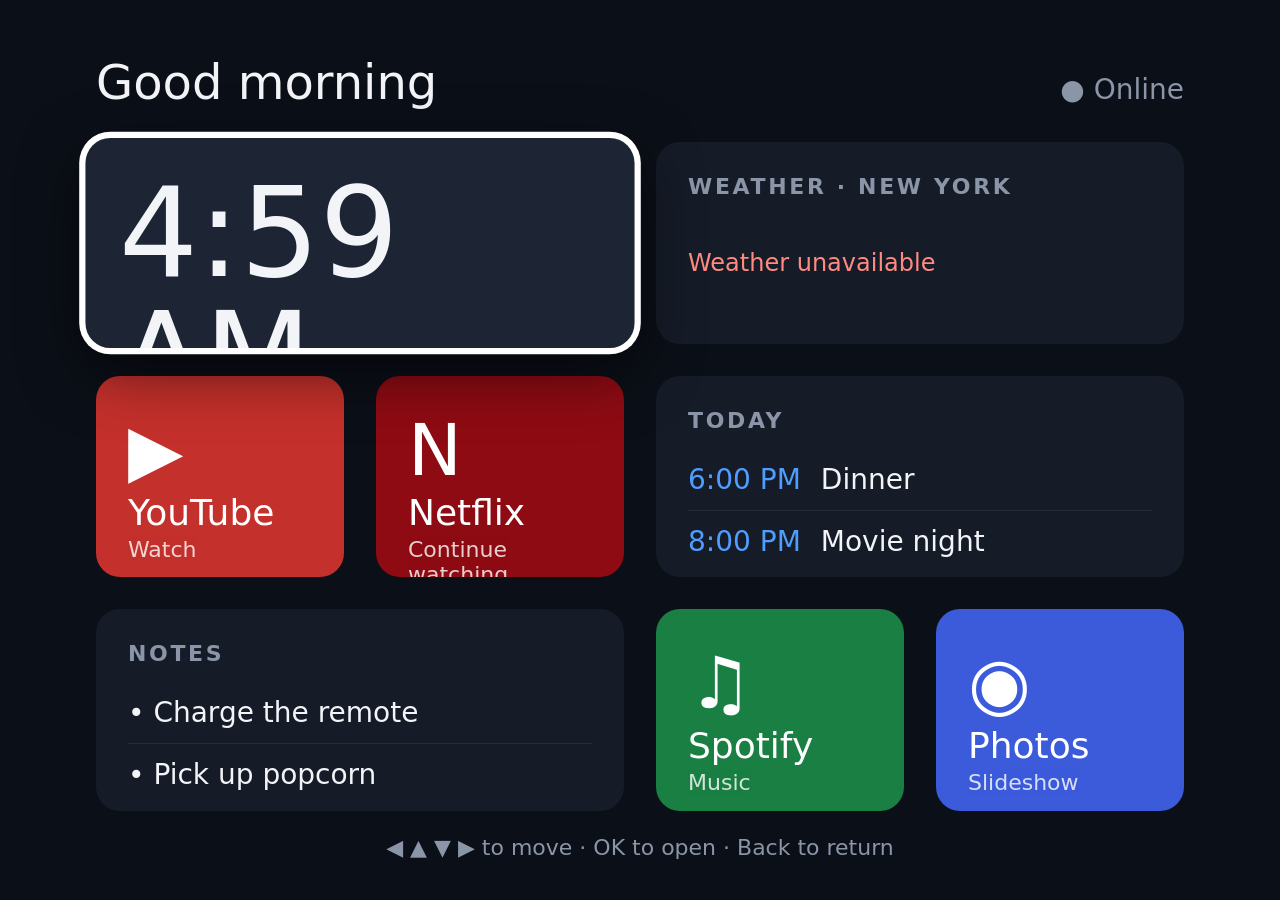
==== index.html @ 50cce320 "Add TV dashboard with configurable cards for Sony Bravia Static, no-build web dashboard laid out for" ====
<!doctype html>
<html lang="en">
<head>
  <meta charset="utf-8">
  <meta name="viewport" content="width=1920, initial-scale=1">
  <title>Living Room Dashboard</title>
  <link rel="stylesheet" href="css/dashboard.css">
</head>
<body>
  <header class="topbar">
    <div class="greeting" id="greeting">Hello</div>
    <div class="status" id="status"></div>
  </header>

  <main class="grid" id="grid">
    <!-- Cards are rendered from js/config.js -->
  </main>

  <footer class="hint">◀ ▲ ▼ ▶ to move · OK to open · Back to return</footer>

  <script src="js/config.js"></script>
  <script src="js/cards.js"></script>
  <script src="js/navigation.js"></script>
  <script src="js/app.js"></script>
</body>
</html>
---- css/dashboard.css ----
/* Designed for a 1920x1080 TV viewport; scales down for other sizes. */
:root {
  --bg: #0b0f17;
  --card: #151b27;
  --card-hi: #1d2535;
  --text: #f2f4f8;
  --muted: #8b95a8;
  --accent: #4f9dff;
  --focus: #ffffff;
  --radius: 24px;
  --gap: 32px;
}

* { box-sizing: border-box; }

html, body {
  margin: 0;
  height: 100%;
  background: var(--bg);
  color: var(--text);
  font-family: "Roboto", "Segoe UI", system-ui, sans-serif;
  overflow: hidden;
  cursor: none; /* no pointer on a TV */
}

body {
  display: flex;
  flex-direction: column;
  /* TV-safe area: keep content away from the bezel (~5% overscan) */
  padding: 54px 96px 40px;
}

.topbar {
  display: flex;
  justify-content: space-between;
  align-items: baseline;
  margin-bottom: var(--gap);
}
.greeting { font-size: 48px; font-weight: 500; }
.status   { font-size: 28px; color: var(--muted); }

.grid {
  flex: 1;
  display: grid;
  grid-template-columns: repeat(4, 1fr);
  grid-auto-rows: 1fr;
  gap: var(--gap);
  min-height: 0;
}

.card {
  position: relative;
  background: var(--card);
  border-radius: var(--radius);
  padding: 32px;
  display: flex;
  flex-direction: column;
  overflow: hidden;
  outline: none;
  transition: transform .15s ease, box-shadow .15s ease, background .15s ease;
}
.card.wide { grid-column: span 2; }
.card.tall { grid-row: span 2; }

.card:focus {
  background: var(--card-hi);
  transform: scale(1.04);
  box-shadow: 0 0 0 6px var(--focus), 0 20px 60px rgba(0, 0, 0, .6);
  z-index: 1;
}

.card-title {
  font-size: 22px;
  letter-spacing: .12em;
  text-transform: uppercase;
  color: var(--muted);
  margin: 0 0 16px;
}
.card-body { flex: 1; display: flex; flex-direction: column; min-height: 0; }

/* Clock */
.clock-time { font-size: 120px; font-weight: 300; line-height: 1; font-variant-numeric: tabular-nums; }
.clock-date { font-size: 32px; color: var(--muted); margin-top: 12px; }

/* Weather */
.weather-now { display: flex; align-items: center; gap: 24px; }
.weather-icon { font-size: 96px; line-height: 1; }
.weather-temp { font-size: 88px; font-weight: 300; }
.weather-desc { font-size: 28px; color: var(--muted); margin-top: 8px; }
.card-body.weather { flex-direction: row; align-items: center; gap: 40px; }
.weather-days { flex: 1; display: flex; justify-content: space-between; font-size: 28px; }
.weather-days div { text-align: center; line-height: 1.5; }
.weather-days span { display: block; color: var(--muted); font-size: 22px; }

/* App tile */
.card.app { justify-content: flex-end; color: #fff; }
.card.app .app-icon { font-size: 72px; margin-bottom: auto; }
.card.app .app-name { font-size: 36px; font-weight: 500; }
.card.app .app-sub  { font-size: 22px; opacity: .8; margin-top: 4px; }

/* Lists (agenda, notes) */
.list { list-style: none; margin: 0; padding: 0; font-size: 28px; }
.list li { padding: 14px 0; border-bottom: 1px solid #ffffff14; display: flex; gap: 20px; }
.list li:last-child { border-bottom: none; }
.list .when { color: var(--accent); min-width: 110px; font-variant-numeric: tabular-nums; }

.hint { margin-top: 24px; text-align: center; color: var(--muted); font-size: 22px; }

.error { color: #ff8a80; font-size: 24px; }
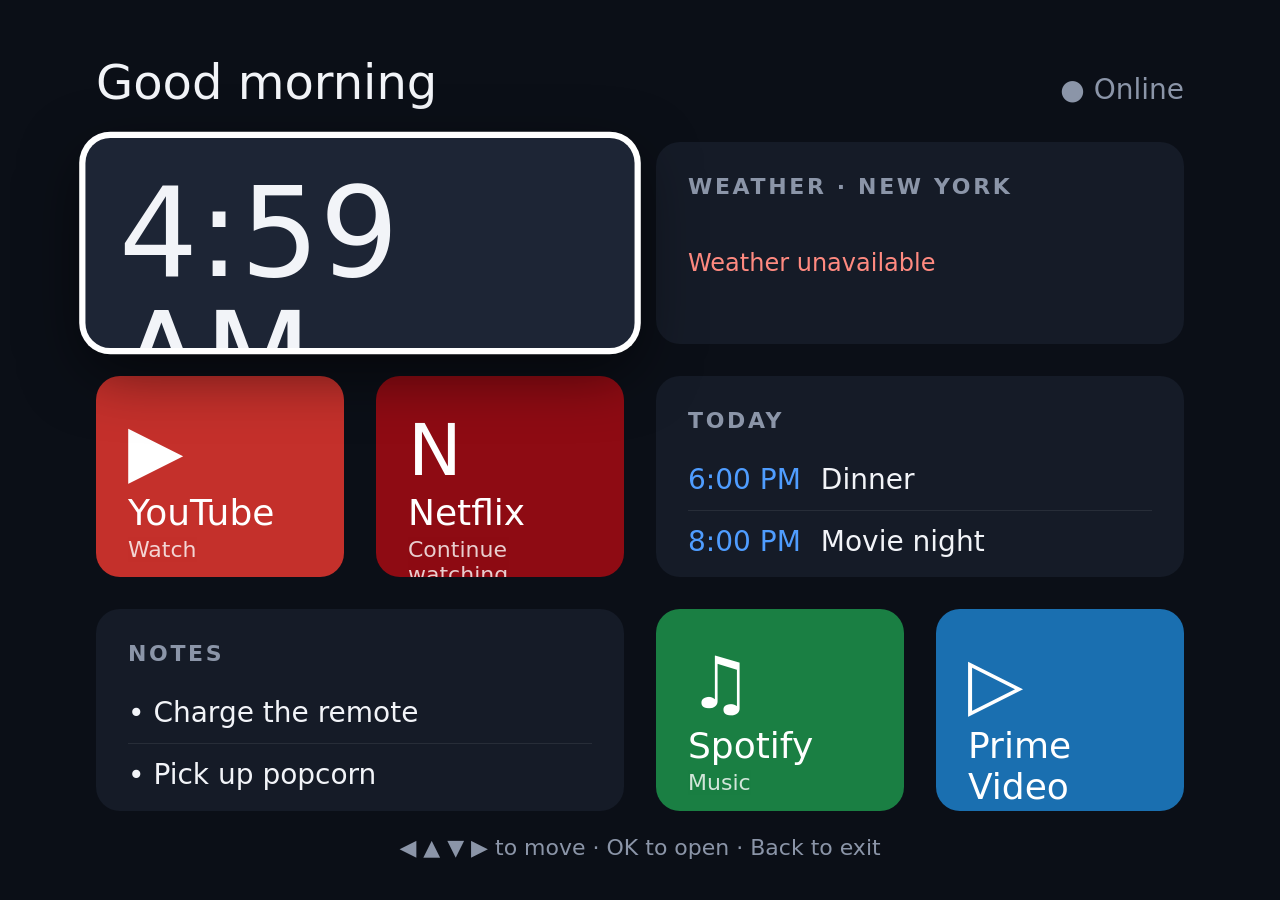
==== commit 2df5d2b6: "Add Android TV app with home-screen banner tile The dashboard now installs as an Android TV / Google" ====
--- a/index.html
+++ b/index.html
@@ -16,7 +16,7 @@
     <!-- Cards are rendered from js/config.js -->
   </main>
 
-  <footer class="hint">◀ ▲ ▼ ▶ to move · OK to open · Back to return</footer>
+  <footer class="hint">◀ ▲ ▼ ▶ to move · OK to open · Back to exit</footer>
 
   <script src="js/config.js"></script>
   <script src="js/cards.js"></script>
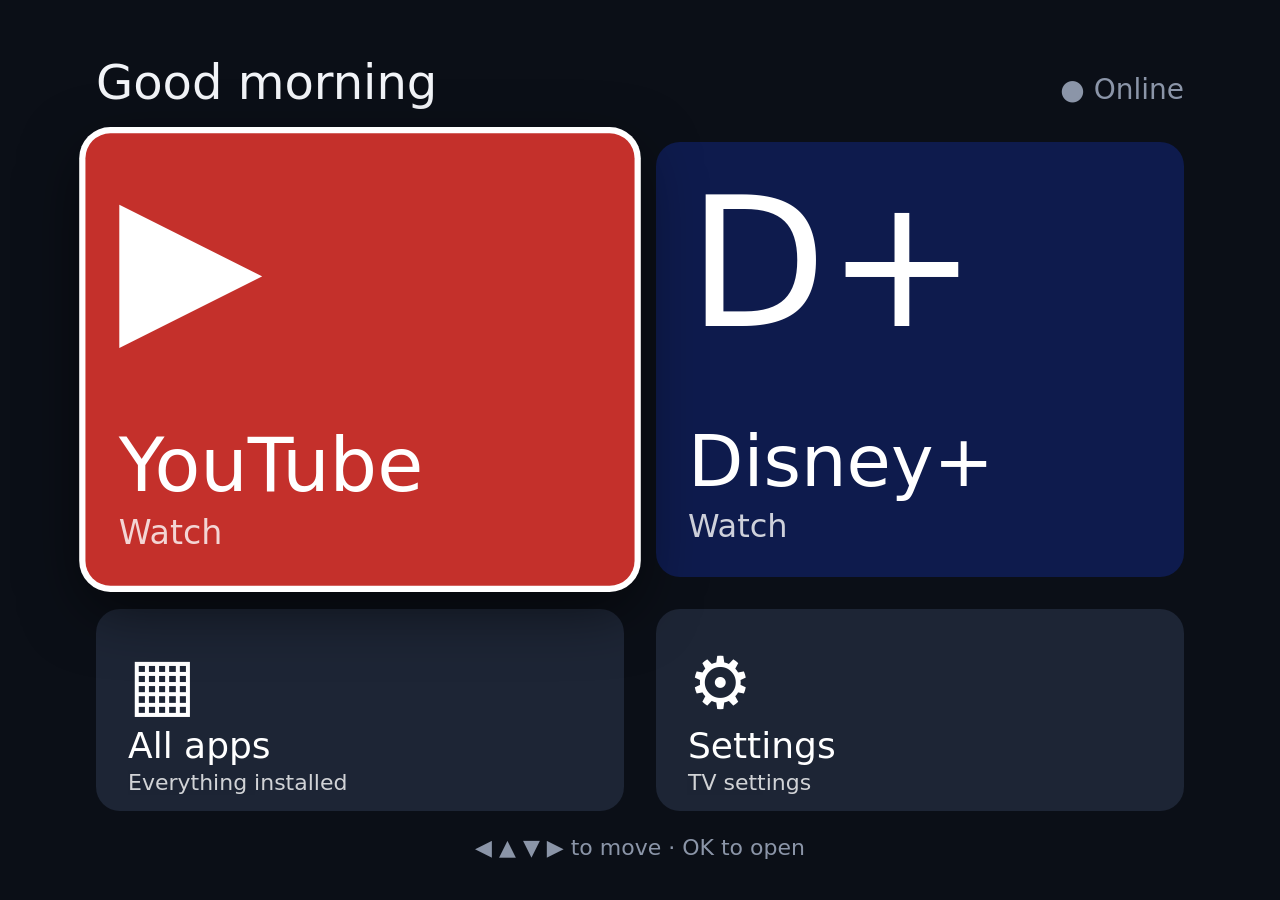
==== commit 43e91cf9: "Let the dashboard replace the TV's home screen launcher Register the activity as a HOME launcher (si" ====
--- a/index.html
+++ b/index.html
@@ -16,11 +16,17 @@
     <!-- Cards are rendered from js/config.js -->
   </main>
 
-  <footer class="hint">◀ ▲ ▼ ▶ to move · OK to open · Back to exit</footer>
+  <footer class="hint">◀ ▲ ▼ ▶ to move · OK to open</footer>
+
+  <section class="overlay" id="all-apps" hidden>
+    <h1 class="overlay-title">All apps</h1>
+    <div class="apps-grid" id="apps-grid"></div>
+  </section>
 
   <script src="js/config.js"></script>
   <script src="js/cards.js"></script>
   <script src="js/navigation.js"></script>
+  <script src="js/allapps.js"></script>
   <script src="js/app.js"></script>
 </body>
 </html>
--- a/css/dashboard.css
+++ b/css/dashboard.css
@@ -97,6 +97,9 @@
 .card.app .app-icon { font-size: 72px; margin-bottom: auto; }
 .card.app .app-name { font-size: 36px; font-weight: 500; }
 .card.app .app-sub  { font-size: 22px; opacity: .8; margin-top: 4px; }
+.card.app.tall .app-icon { font-size: 180px; line-height: 1; }
+.card.app.tall .app-name { font-size: 72px; }
+.card.app.tall .app-sub  { font-size: 32px; }
 
 /* Lists (agenda, notes) */
 .list { list-style: none; margin: 0; padding: 0; font-size: 28px; }
@@ -104,6 +107,35 @@
 .list li:last-child { border-bottom: none; }
 .list .when { color: var(--accent); min-width: 110px; font-variant-numeric: tabular-nums; }
 
+/* All apps screen */
+.overlay {
+  position: fixed;
+  inset: 0;
+  z-index: 10;
+  background: var(--bg);
+  padding: 54px 96px;
+  overflow-y: auto;
+}
+.overlay[hidden] { display: none; }
+.overlay-title { font-size: 48px; font-weight: 500; margin: 0 0 24px; }
+.apps-grid {
+  display: grid;
+  grid-template-columns: repeat(5, 1fr);
+  gap: 32px;
+  padding: 16px;
+}
+.apps-grid .card {
+  aspect-ratio: 16 / 9;
+  padding: 0;
+  align-items: center;
+  justify-content: center;
+  border-radius: 16px;
+}
+.apps-grid .card img.banner { width: 100%; height: 100%; object-fit: cover; }
+.apps-grid .card img.icon { width: 96px; height: 96px; }
+.apps-grid .card .app-label { font-size: 24px; margin-top: 12px; padding: 0 12px; text-align: center; }
+.apps-empty { font-size: 28px; color: var(--muted); }
+
 .hint { margin-top: 24px; text-align: center; color: var(--muted); font-size: 22px; }
 
 .error { color: #ff8a80; font-size: 24px; }
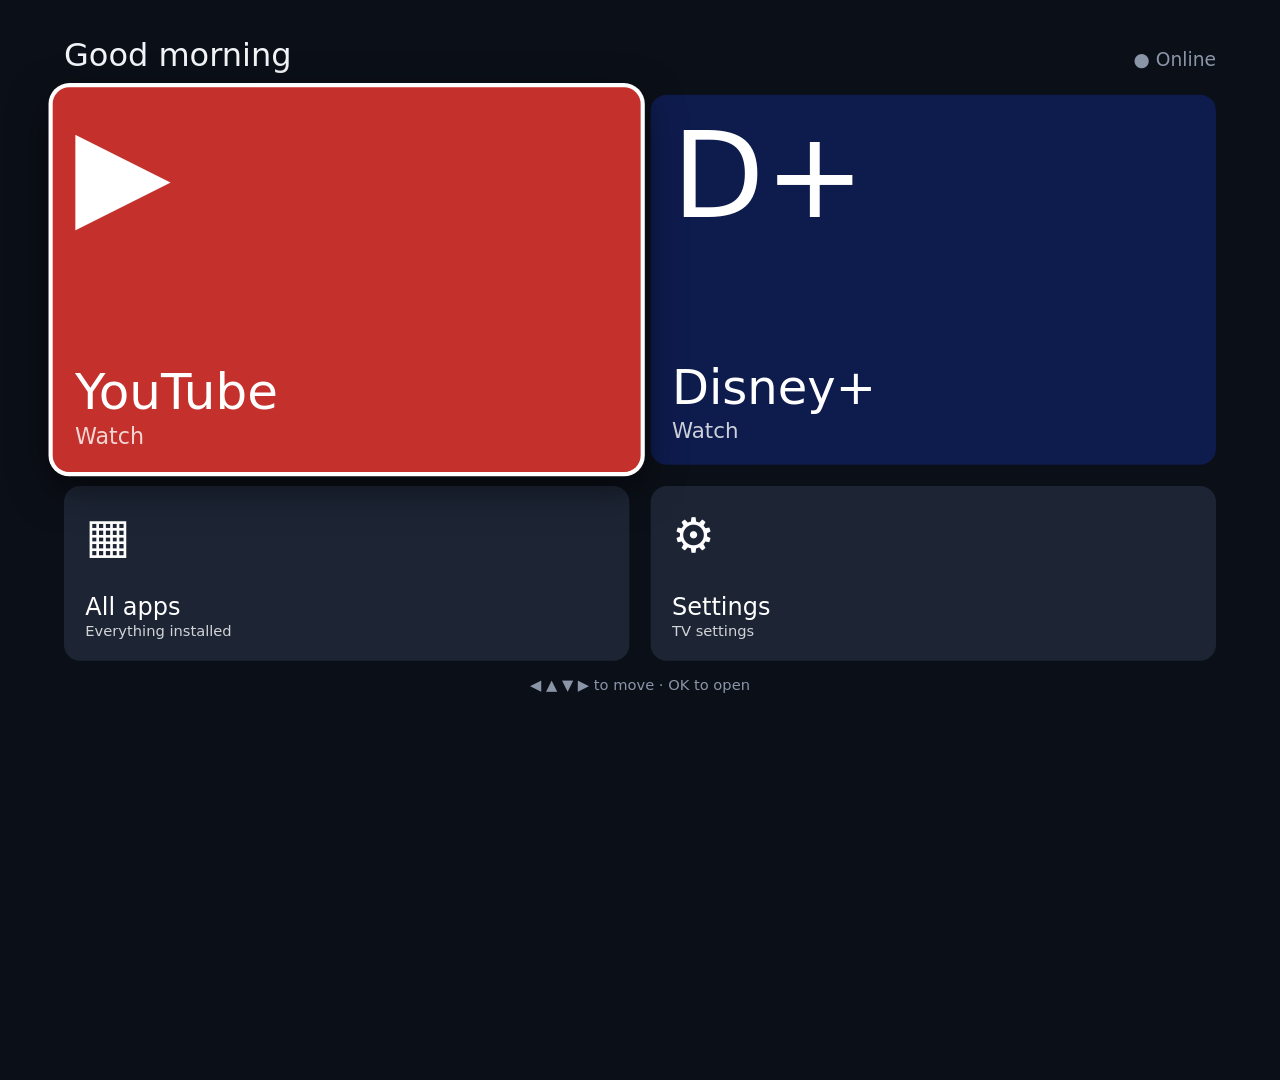
==== commit 45ee823b: "Scale the dashboard to fit the TV screen; show build number The TV's WebView honoured initial-scale=" ====
--- a/index.html
+++ b/index.html
@@ -2,7 +2,7 @@
 <html lang="en">
 <head>
   <meta charset="utf-8">
-  <meta name="viewport" content="width=1920, initial-scale=1">
+  <meta name="viewport" content="width=device-width, initial-scale=1">
   <title>Living Room Dashboard</title>
   <link rel="stylesheet" href="css/dashboard.css">
 </head>
@@ -23,6 +23,7 @@
     <div class="apps-grid" id="apps-grid"></div>
   </section>
 
+  <script src="js/fit.js"></script>
   <script src="js/config.js"></script>
   <script src="js/cards.js"></script>
   <script src="js/navigation.js"></script>
--- a/css/dashboard.css
+++ b/css/dashboard.css
@@ -15,7 +15,6 @@
 
 html, body {
   margin: 0;
-  height: 100%;
   background: var(--bg);
   color: var(--text);
   font-family: "Roboto", "Segoe UI", system-ui, sans-serif;
@@ -23,7 +22,15 @@
   cursor: none; /* no pointer on a TV */
 }
 
+html { height: 100%; }
+
+/* The page is always laid out at 1920x1080 and scaled to fit the screen by
+   js/fit.js, so it looks the same whatever zoom the TV's WebView uses. */
 body {
+  box-sizing: border-box;
+  width: 1920px;
+  height: 1080px;
+  transform-origin: 0 0;
   display: flex;
   flex-direction: column;
   /* TV-safe area: keep content away from the bezel (~5% overscan) */
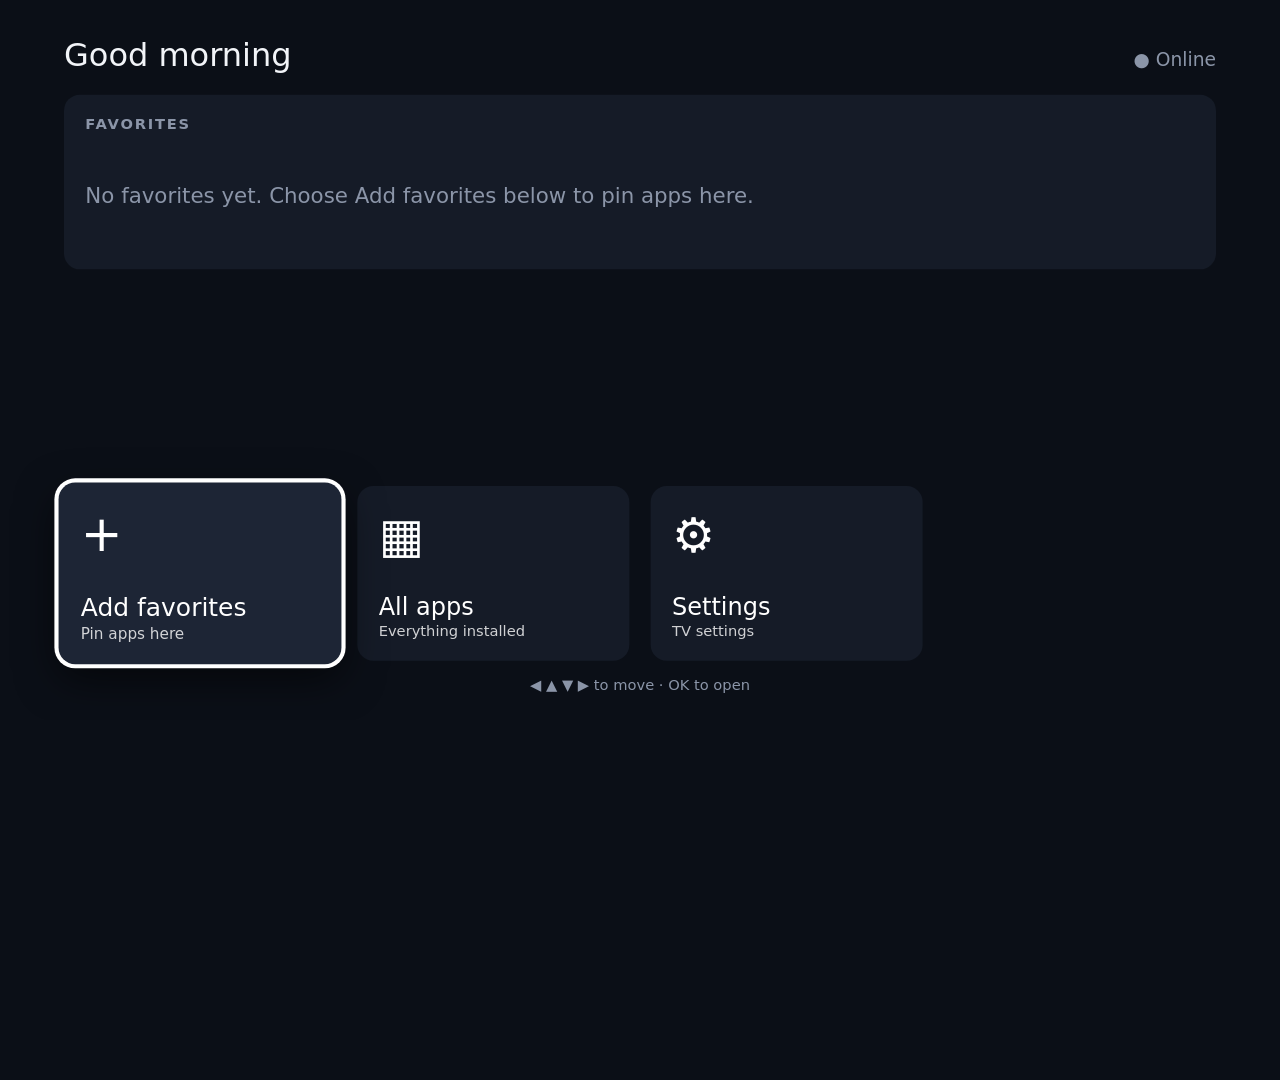
==== commit 28861680: "Add a custom background image for the dashboard A photo pushed with adb to the app's files folder (/" ====
--- a/index.html
+++ b/index.html
@@ -29,5 +29,6 @@
   <script src="js/navigation.js"></script>
   <script src="js/allapps.js"></script>
   <script src="js/app.js"></script>
+  <script src="js/background.js"></script>
 </body>
 </html>
--- a/css/dashboard.css
+++ b/css/dashboard.css
@@ -30,6 +30,10 @@
   box-sizing: border-box;
   width: 1920px;
   height: 1080px;
+  /* Fixed so the unscaled 1920px layout never widens the page viewport. */
+  position: fixed;
+  top: 0;
+  left: 0;
   transform-origin: 0 0;
   display: flex;
   flex-direction: column;
@@ -50,7 +54,8 @@
   flex: 1;
   display: grid;
   grid-template-columns: repeat(4, 1fr);
-  grid-auto-rows: 1fr;
+  grid-template-rows: repeat(3, minmax(0, 1fr));
+  grid-auto-rows: minmax(0, 1fr);
   gap: var(--gap);
   min-height: 0;
 }
@@ -67,7 +72,22 @@
   transition: transform .15s ease, box-shadow .15s ease, background .15s ease;
 }
 .card.wide { grid-column: span 2; }
+
+/* With a background image: see-through cards and shadowed text so the photo
+   shows and labels stay readable. */
+body.has-bg {
+  background-size: cover;
+  background-position: center;
+}
+body.has-bg .card { background: rgba(21, 27, 39, .78); }
+body.has-bg .card:focus { background: rgba(29, 37, 53, .92); }
+body.has-bg .topbar,
+body.has-bg .hint { text-shadow: 0 2px 8px rgba(0, 0, 0, .8); }
+body.has-bg .hint { color: var(--text); }
 .card.tall { grid-row: span 2; }
+.card.full { grid-column: 1 / -1; }
+.card.bottom { grid-row: 3; }
+.empty-hint { font-size: 32px; color: var(--muted); margin: auto 0; }
 
 .card:focus {
   background: var(--card-hi);
@@ -131,16 +151,34 @@
   gap: 32px;
   padding: 16px;
 }
-.apps-grid .card {
-  aspect-ratio: 16 / 9;
+.apps-grid .card { aspect-ratio: 16 / 9; }
+
+/* Installed-app tiles (favorites and the All apps screen) */
+.card.app-tile {
   padding: 0;
   align-items: center;
   justify-content: center;
   border-radius: 16px;
 }
-.apps-grid .card img.banner { width: 100%; height: 100%; object-fit: cover; }
-.apps-grid .card img.icon { width: 96px; height: 96px; }
-.apps-grid .card .app-label { font-size: 24px; margin-top: 12px; padding: 0 12px; text-align: center; }
+.card.app-tile img.banner { width: 100%; height: 100%; object-fit: cover; }
+.card.app-tile img.icon { width: 96px; height: 96px; }
+.card.app-tile .app-label { font-size: 24px; margin-top: 12px; padding: 0 12px; text-align: center; }
+.card.picked::after {
+  content: "✓";
+  position: absolute;
+  top: 12px;
+  right: 12px;
+  width: 52px;
+  height: 52px;
+  border-radius: 50%;
+  background: var(--accent);
+  color: #fff;
+  font-size: 32px;
+  display: flex;
+  align-items: center;
+  justify-content: center;
+  box-shadow: 0 2px 10px rgba(0, 0, 0, .5);
+}
 .apps-empty { font-size: 28px; color: var(--muted); }
 
 .hint { margin-top: 24px; text-align: center; color: var(--muted); font-size: 22px; }
